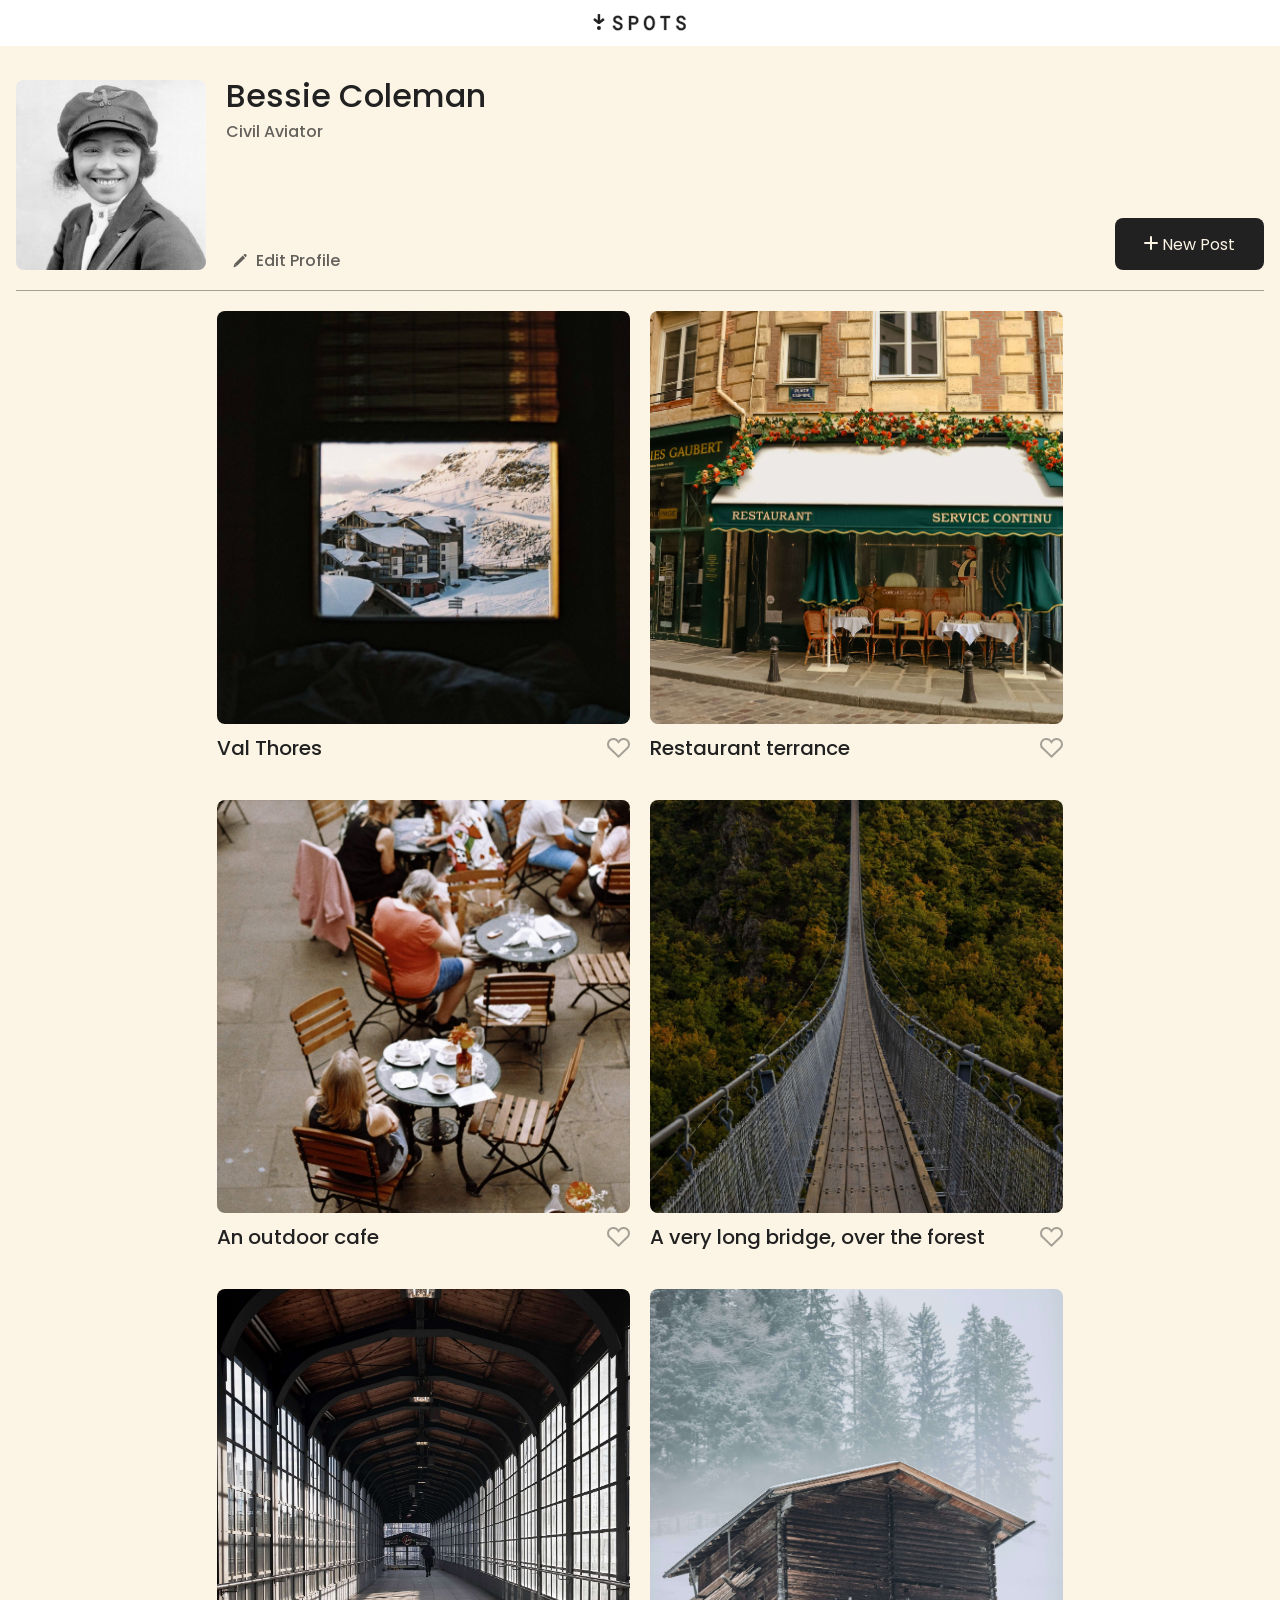
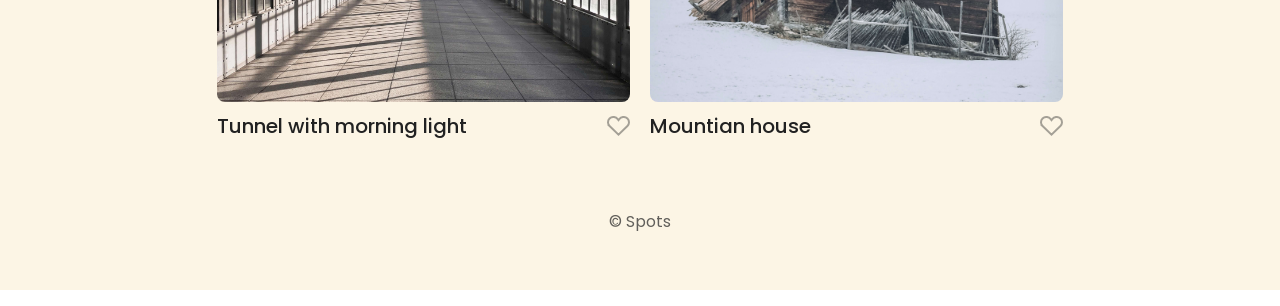
==== index.html @ aff8aeb3 "add class to footer" ====
<!DOCTYPE html>
<html lang="en">
  <head>
    <meta charset="UTF-8" />
    <meta name="viewport" content="width=device-width, initial-scale=1.0" />
    <meta name="author" content="Cassandra Moody" />
    <meta name="keywords" content="HTML, CSS, ???" />
    <meta name="description" content="Spots" />
    <link rel="stylesheet" href="./pages/index.css" />
    <link rel="shortcut icon" href="favicon.ico" type="image/x-icon" />
    <title>Spots</title>
  </head>
  <body>
    <div class="page">
      <header class="header">
        <img src="./images/Logo.svg" alt="Spot Logo" class="header__logo" />
      </header>
      <main class="content">
        <section class="profile page__section">
          <img
            src="./images/avatar.jpg"
            alt="Bessie Coleman"
            class="profile__avatar"
          />
          <div class="profile__column">
            <h1 class="profile__name">Bessie Coleman</h1>
            <p class="profile__description">Civil Aviator</p>
            <button type="button" class="profile__edit-btn">
              <img src="./images/pencil.svg" alt="Pencil Icon" /> Edit Profile
            </button>
          </div>
          <button type="button" class="profile__add-btn">
            <img src="./images/plus.svg" alt="Add Icon" /> New Post
          </button>
        </section>
        <section class="cards page__section">
          <ul class="cards__list">
            <li class="card">
              <img
                src="./images/1-photo-by-moritz-feldmann-from-pexels.jpg"
                alt="Val Thorens"
                class="card__image"
              />
              <div class="card__content">
                <h2 class="card__title">Val Thores</h2>
                <button type="button" class="card__like-btn"></button>
              </div>
            </li>
            <li class="card">
              <img
                src="./images/2-photo-by-ceiline-from-pexels.jpg"
                alt="Restaurant terrance"
                class="card__image"
              />
              <div class="card__content">
                <h2 class="card__title">Restaurant terrance</h2>
                <button type="button" class="card__like-btn"></button>
              </div>
            </li>
            <li class="card">
              <img
                src="./images/3-photo-by-tubanur-dogan-from-pexels.jpg"
                alt="An outdoor cafe"
                class="card__image"
              />
              <div class="card__content">
                <h2 class="card__title">An outdoor cafe</h2>
                <button type="button" class="card__like-btn"></button>
              </div>
            </li>
            <li class="card">
              <img
                src="./images/4-photo-by-maurice-laschet-from-pexels.jpg"
                alt="A long bridge"
                class="card__image"
              />
              <div class="card__content">
                <h2 class="card__title">A very long bridge, over the forest</h2>
                <button type="button" class="card__like-btn"></button>
              </div>
            </li>
            <li class="card">
              <img
                src="./images/5-photo-by-van-anh-nguyen-from-pexels.jpg"
                alt="A tunnel"
                class="card__image"
              />
              <div class="card__content">
                <h2 class="card__title">Tunnel with morning light</h2>
                <button type="button" class="card__like-btn"></button>
              </div>
            </li>
            <li class="card">
              <img
                src="./images/6-photo-by-moritz-feldmann-from-pexels.jpg"
                alt="Mountian house"
                class="card__image"
              />
              <div class="card__content">
                <h2 class="card__title">Mountian house</h2>
                <button type="button" class="card__like-btn"></button>
              </div>
            </li>
          </ul>
        </section>
      </main>
      <footer class="footer">
        <p class="footer__copyright">&copy; Spots</p>
      </footer>
    </div>
  </body>
</html>
---- pages/index.css ----
@import url(../vendor/normalize.css);
@import url(../vendor/fonts.css);
@import url(../blocks/header.css);
@import url(../blocks/page.css);
@import url(../blocks/profile.css);
@import url(../blocks/content.css);
@import url(../blocks/card.css);
@import url(../blocks/cards.css);
@import url(../blocks/footer.css);
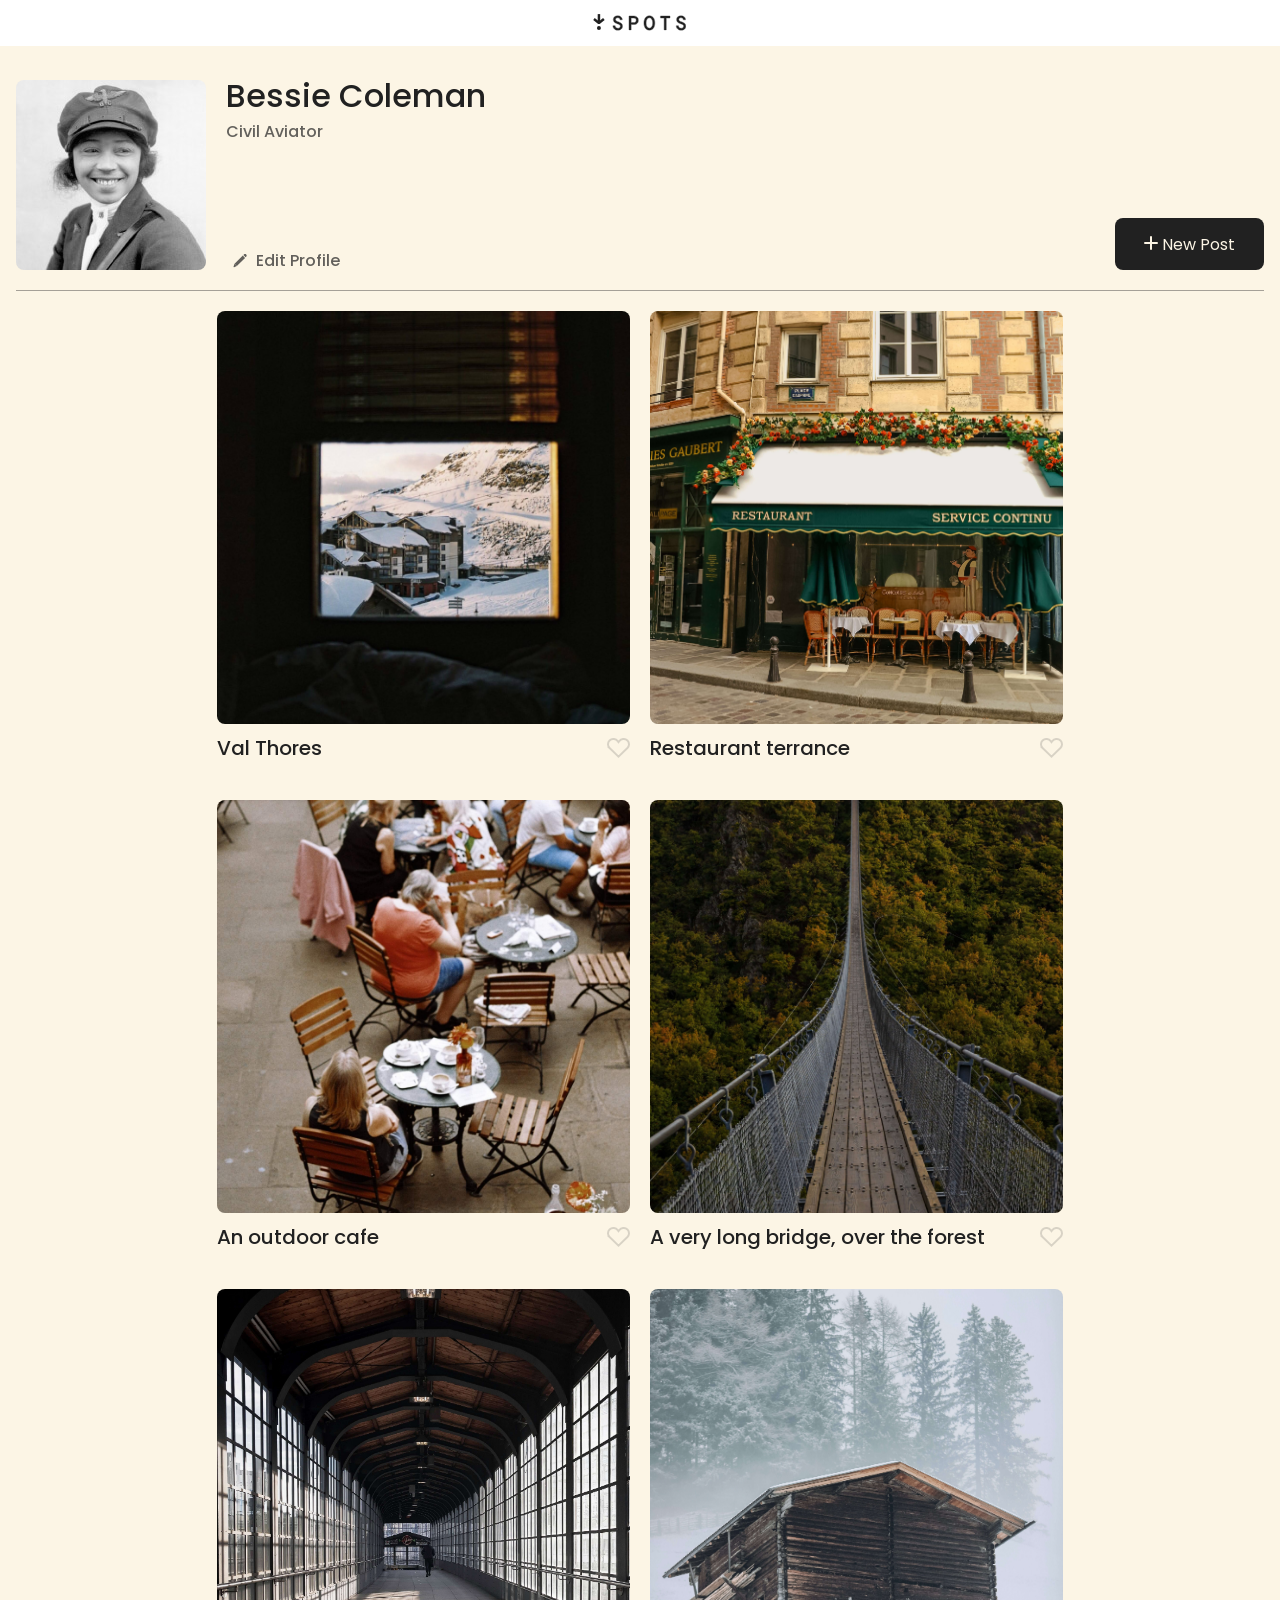
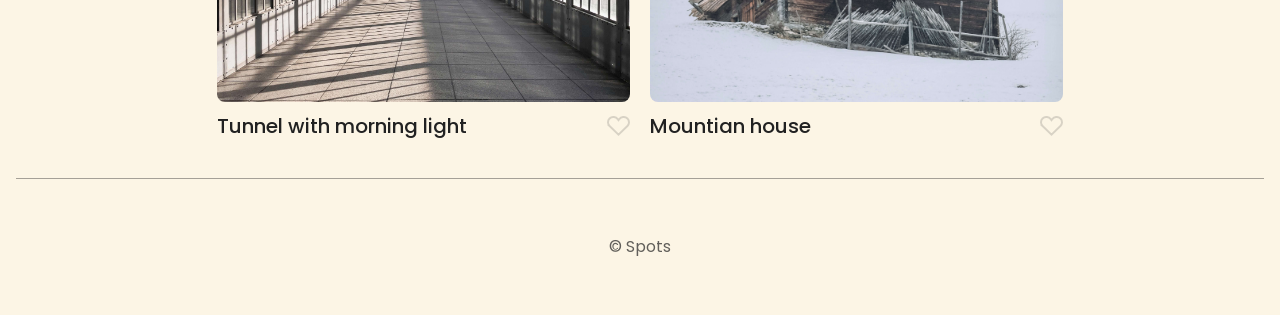
==== commit 427361ad: "add style to modal" ====
--- a/index.html
+++ b/index.html
@@ -107,6 +107,60 @@
       <footer class="footer">
         <p class="footer__copyright">&copy; Spots</p>
       </footer>
+      <div class="modal modal_is-opened">
+        <div class="modal__container">
+          <button type="button" class="modal__close-btn"></button>
+          <h2 class="modal__title">Edit profile</h2>
+          <form lass="modal__form">
+            <label for="profile-name-input" class="modal_label">
+              Name
+              <input
+                id="profile-name-input"
+                type="text"
+                class="modal__input"
+                placeholder="Type your name"
+              />
+            </label>
+            <label for="profile-description-input" class="modal_label">
+              Description
+              <input
+                id="profile-description-input"
+                type="text"
+                class="modal__input"
+                placeholder="Describe yourself"
+              />
+            </label>
+            <button type="submit" class="modal__submit-btn">Save</button>
+          </form>
+        </div>
+      </div>
+      <div class="modal">
+        <div class="modal__container">
+          <button type="button" class="modal__close-btn"></button>
+          <h2 class="modal__title">New Post</h2>
+          <form lass="modal__form">
+            <label for="card-image-input" class="modal_label">
+              Name
+              <input
+                id="card-image-input"
+                type="url"
+                class="modal__input"
+                placeholder="Place a link to the picture"
+              />
+            </label>
+            <label for="profile-description-input" class="modal_label">
+              Description
+              <input
+                id="profile-description-input"
+                type="text"
+                class="modal__input"
+                placeholder="Describe yourself"
+              />
+            </label>
+            <button type="submit" class="modal__submit-btn">Save</button>
+          </form>
+        </div>
+      </div>
     </div>
   </body>
 </html>
--- a/pages/index.css
+++ b/pages/index.css
@@ -6,4 +6,5 @@
 @import url(../blocks/content.css);
 @import url(../blocks/card.css);
 @import url(../blocks/cards.css);
-@import url(../blocks/footer.css);+@import url(../blocks/footer.css);
+@import url(../blocks/modal.css);
